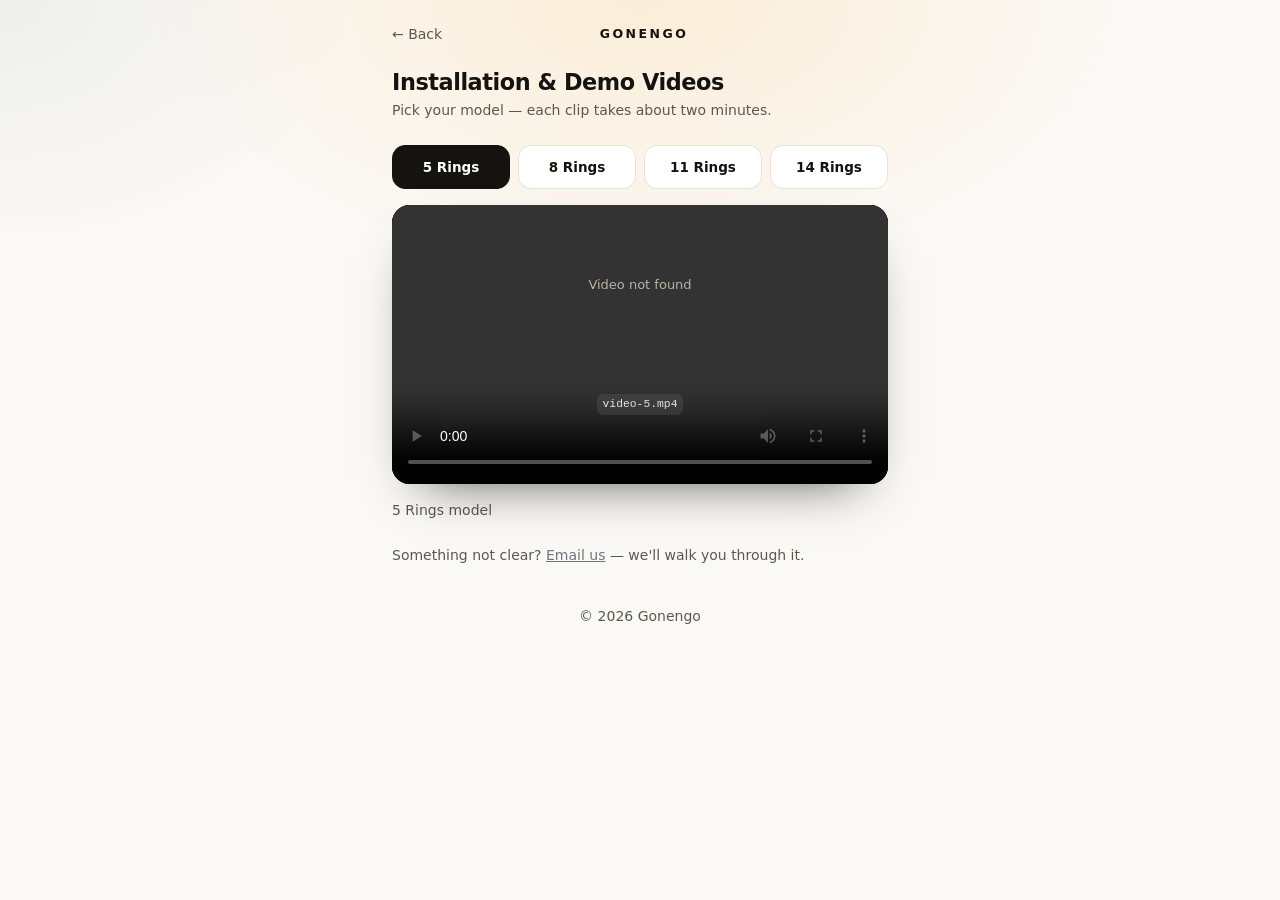
==== install.html @ fe6f5013 "新增安装视频" ====
<!DOCTYPE html>
<!--
  ============================================================
  安装视频页
  ★ 唯一要改的地方：下面 VIDEOS 里的 file，填你实际的 mp4 文件名
    视频文件放在这个页面的同一层（和 index.html 并排）即可
  ============================================================
-->
<html lang="en" data-bs-theme="light">
<head>
<meta charset="utf-8">
<meta name="viewport" content="width=device-width, initial-scale=1">
<title>Installation &amp; Demo Videos — Gonengo</title>
<meta name="theme-color" content="#FBF9F6">
<link rel="icon" href="data:image/svg+xml,%3Csvg xmlns='http://www.w3.org/2000/svg' viewBox='0 0 32 32'%3E%3Crect width='32' height='32' rx='8' fill='%23151310'/%3E%3Ctext x='16' y='22.5' font-family='Arial,Helvetica,sans-serif' font-size='17' font-weight='700' fill='%23fff' text-anchor='middle'%3EG%3C/text%3E%3C/svg%3E">
<link rel="stylesheet" href="vendor/bootstrap.min.css">
<link rel="stylesheet" href="theme.css">
<style>
  /* 型号选择 */
  .chips{display:grid;grid-template-columns:repeat(4,1fr);gap:8px}
  .chip{
    padding:11px 4px;border:1px solid var(--bs-border-color);background:#fff;
    border-radius:13px;font:inherit;font-size:13.5px;font-weight:600;color:#15130F;
    cursor:pointer;-webkit-tap-highlight-color:transparent;
    transition:transform .15s ease, background-color .18s ease, border-color .18s ease, color .18s ease;
  }
  .chip:active{transform:scale(.955)}
  .chip.is-on{background:#15130F;border-color:#15130F;color:#fff}
  .chip:focus-visible{outline:2px solid var(--brand-green);outline-offset:3px}

  /* 播放器 */
  .player{
    position:relative;width:100%;aspect-ratio:16/9;
    background:#0F0E0C;border-radius:18px;overflow:hidden;
    box-shadow:0 24px 50px -30px rgba(21,19,15,.8);
  }
  .player video{width:100%;height:100%;display:block;object-fit:contain;background:#0F0E0C}
  .player__empty{
    position:absolute;inset:0;display:grid;place-items:center;text-align:center;
    padding:20px;color:#B9B2A6;font-size:13px;line-height:1.6;
  }
  .player__empty code{color:#E8E2D9;background:rgba(255,255,255,.08);padding:1px 6px;border-radius:6px}
</style>
</head>
<body>

<main class="container py-4" style="max-width:520px">

  <!-- 顶栏 -->
  <div class="d-flex align-items-center justify-content-between mb-4">
    <a href="index.html" class="small text-decoration-none" style="color:var(--bs-secondary-color)">← Back</a>
    <div class="d-inline-flex align-items-center gap-2">

      <span class="brand-name">Gonengo</span>
    </div>
    <span style="width:42px" aria-hidden="true"></span>
  </div>

  <!-- 标题 -->
  <h1 class="fw-bold mb-1" style="font-size:1.4rem;letter-spacing:-.02em">Installation &amp; Demo Videos</h1>
  <p class="small mb-4" style="color:var(--bs-secondary-color)">Pick your model — each clip takes about two minutes.</p>

  <!-- 型号 -->
  <div class="chips mb-3" role="tablist" aria-label="Model">
    <!-- 由 JS 渲染 -->
  </div>

  <!-- 播放器 -->
  <div class="player mb-3">
    <video id="player" controls playsinline preload="metadata" webkit-playsinline></video>
    <div class="player__empty" id="empty" hidden>
      Video not found<br>
      <code id="missing-name">—</code>
    </div>
  </div>

  <p class="small mb-4" id="caption" style="color:var(--bs-secondary-color)"></p>

  <p class="small mb-0" style="color:var(--bs-secondary-color)">
    Something not clear? <a class="link-secondary" href="mailto:qq369648803@gmail.com?subject=Installation%20help%20-%20Gonengo">Email us</a> — we'll walk you through it.
  </p>

</main>

<footer class="text-center small py-3" style="color:var(--bs-secondary-color)">
  © <span id="year">2026</span> Gonengo
</footer>

<script>
  (function () {
    /* ==========================================================
       ★ 改这里：label 是按钮上显示的字，file 是你的 mp4 文件名
       视频和 index.html 放同一个文件夹
       ========================================================== */
    var VIDEOS = [
      { label: '5 Rings',  file: 'video-5.mp4'  },
      { label: '8 Rings',  file: 'video-8.mp4'  },
      { label: '11 Rings', file: 'video-11.mp4' },
      { label: '14 Rings', file: 'video-14.mp4' }
    ];
    /* ========================================================== */

    document.getElementById('year').textContent = new Date().getFullYear();

    var chips   = document.querySelector('.chips');
    var player  = document.getElementById('player');
    var empty   = document.getElementById('empty');
    var missing = document.getElementById('missing-name');
    var caption = document.getElementById('caption');
    var current = -1;

    function buzz() {
      if (navigator.vibrate) { try { navigator.vibrate(6); } catch (e) {} }
    }

    function select(i) {
      if (i === current) return;
      current = i;
      var v = VIDEOS[i];

      Array.prototype.forEach.call(chips.children, function (b, k) {
        b.classList.toggle('is-on', k === i);
        b.setAttribute('aria-selected', k === i ? 'true' : 'false');
      });

      empty.hidden = true;
      missing.textContent = v.file;
      caption.textContent = v.label + ' model';

      player.src = v.file;
      player.load();
      player.play().catch(function () {});   // 自动播放被拦就算了，用户可以自己点
      buzz();
    }

    VIDEOS.forEach(function (v, i) {
      var b = document.createElement('button');
      b.type = 'button';
      b.className = 'chip';
      b.setAttribute('role', 'tab');
      b.setAttribute('aria-selected', 'false');
      b.textContent = v.label;
      b.addEventListener('click', function () { select(i); });
      chips.appendChild(b);
    });

    player.addEventListener('error', function () {
      if (current < 0) return;
      empty.hidden = false;
    });

    select(0);
  })();
</script>

</body>
</html>
---- theme.css ----
/* ============================================================
   Gonengo 公共样式（index.html / feedback.html 共用）
   在 Bootstrap 5.3.3 之上只做一层品牌覆盖，不改布局
   ============================================================ */

:root{
  --bs-body-bg:#FBF9F6;
  --bs-body-color:#15130F;
  --bs-body-color-rgb:21,19,15;
  --bs-border-color:#E8E2D9;
  --bs-secondary-color:#5E574D;
  --bs-border-radius:14px;
  --bs-border-radius-lg:16px;
  --bs-border-radius-xl:20px;
  --bs-warning:#FF9900;
  --bs-warning-rgb:255,153,0;
  --brand-green:#1B4D3E;
}

body{
  background:
    radial-gradient(55% 45% at 50% 0%, rgba(255,153,0,.12), transparent 70%),
    radial-gradient(40% 40% at 0% 0%, rgba(27,77,62,.06), transparent 70%),
    var(--bs-body-bg);
  background-attachment:fixed;
  -webkit-font-smoothing:antialiased;
}

.brand-mark{
  width:30px;height:30px;border-radius:9px;background:#15130F;color:#fff;
  display:grid;place-items:center;font-size:15px;font-weight:700;
}

.brand-name{
  font-size:12.5px;font-weight:600;letter-spacing:.2em;text-transform:uppercase;
}

.pill{
  display:inline-flex;align-items:center;gap:7px;
  padding:7px 14px 7px 11px;border-radius:999px;
  background:#fff;border:1px solid var(--bs-border-color);
  font-size:12.5px;color:var(--bs-secondary-color);
}

.brand-accent{color:var(--brand-green)}

.card{--bs-card-bg:#fff;--bs-card-border-color:var(--bs-border-color);--bs-card-border-radius:20px}

.btn-warning{
  --bs-btn-color:#17130C;--bs-btn-hover-color:#17130C;--bs-btn-active-color:#17130C;
  --bs-btn-bg:#FF9900;--bs-btn-hover-bg:#FFA81F;--bs-btn-active-bg:#F08C00;
  --bs-btn-border-color:#F09100;
}

/* 星级按钮 */
.star{
  width:46px;height:46px;padding:0;border-radius:14px;
  border:1px solid var(--bs-border-color);background:#fff;color:#C3BCAF;
  display:grid;place-items:center;
  transition:color .15s ease, background-color .15s ease, border-color .15s ease;
  -webkit-tap-highlight-color:transparent;
}
.star:hover{border-color:#E9C89A}
.star.is-on{color:#FF9900;background:#FFF6E6;border-color:#F5C77E}
.star:focus-visible{outline:2px solid var(--brand-green);outline-offset:2px}

@media (prefers-reduced-motion:reduce){
  *{animation-duration:.001ms !important;transition-duration:.001ms !important}
}
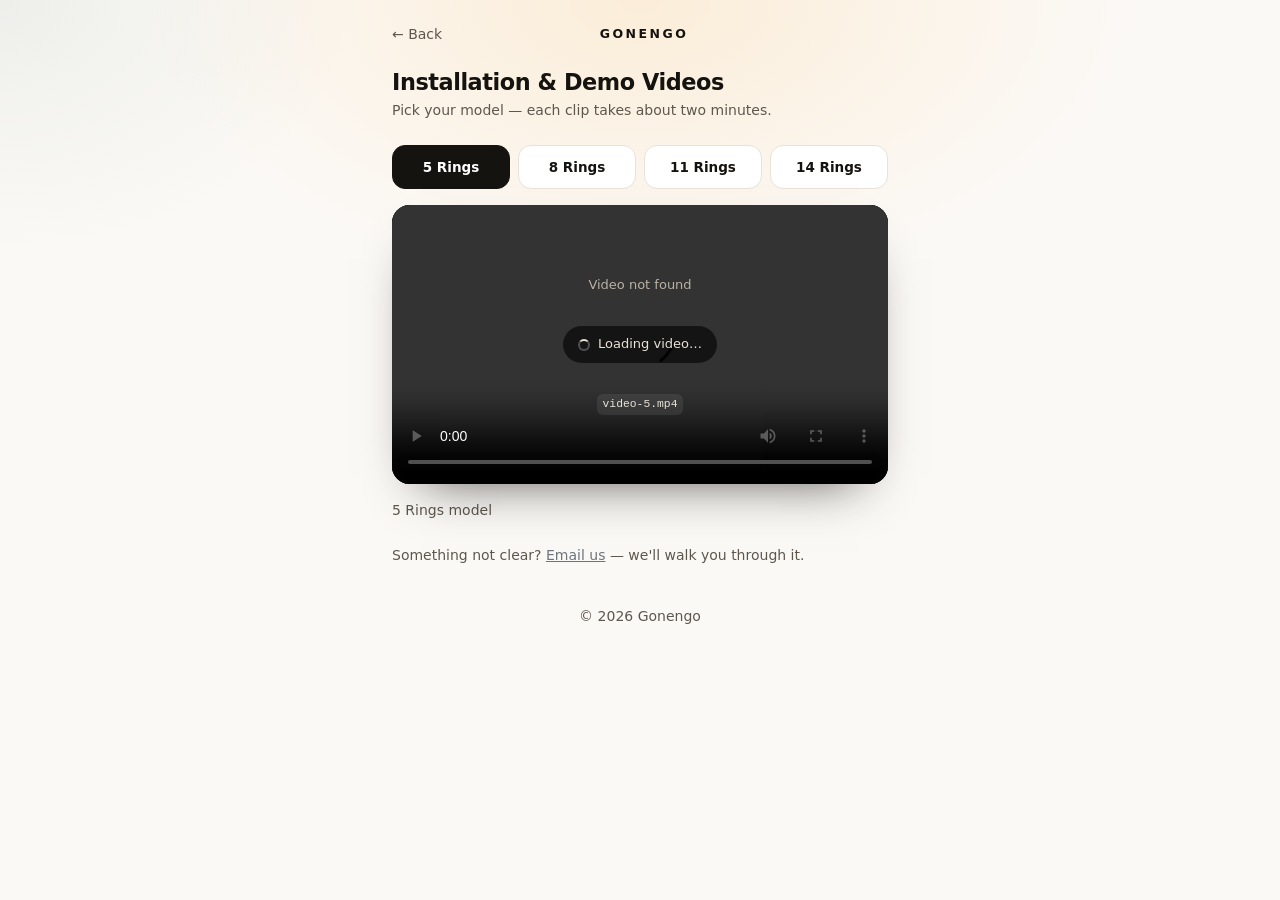
==== commit 025526ac: "新增安装视频" ====
--- a/install.html
+++ b/install.html
@@ -30,16 +30,28 @@
 
   /* 播放器 */
   .player{
-    position:relative;width:100%;aspect-ratio:16/9;
+    position:relative;width:100%;aspect-ratio:16/9;max-height:55vh;
     background:#0F0E0C;border-radius:18px;overflow:hidden;
     box-shadow:0 24px 50px -30px rgba(21,19,15,.8);
   }
   .player video{width:100%;height:100%;display:block;object-fit:contain;background:#0F0E0C}
-  .player__empty{
+  .player__empty,
+  .player__loading{
     position:absolute;inset:0;display:grid;place-items:center;text-align:center;
     padding:20px;color:#B9B2A6;font-size:13px;line-height:1.6;
+    pointer-events:none;
   }
   .player__empty code{color:#E8E2D9;background:rgba(255,255,255,.08);padding:1px 6px;border-radius:6px}
+  .player__loading span{
+    display:inline-flex;align-items:center;gap:8px;
+    background:rgba(0,0,0,.6);padding:8px 15px;border-radius:999px;color:#E8E2D9;
+  }
+  .player__loading span::before{
+    content:"";width:12px;height:12px;border-radius:50%;
+    border:2px solid rgba(255,255,255,.25);border-top-color:#E8E2D9;
+    animation:spin .8s linear infinite;
+  }
+  @keyframes spin{to{transform:rotate(360deg)}}
 </style>
 </head>
 <body>
@@ -66,8 +78,9 @@
   </div>
 
   <!-- 播放器 -->
-  <div class="player mb-3">
+  <div class="player mb-3" id="player-box">
     <video id="player" controls playsinline preload="metadata" webkit-playsinline></video>
+    <div class="player__loading" id="loading" hidden><span>Loading video…</span></div>
     <div class="player__empty" id="empty" hidden>
       Video not found<br>
       <code id="missing-name">—</code>
@@ -104,6 +117,8 @@
 
     var chips   = document.querySelector('.chips');
     var player  = document.getElementById('player');
+    var box     = document.getElementById('player-box');
+    var loading = document.getElementById('loading');
     var empty   = document.getElementById('empty');
     var missing = document.getElementById('missing-name');
     var caption = document.getElementById('caption');
@@ -124,6 +139,7 @@
       });
 
       empty.hidden = true;
+      loading.hidden = false;
       missing.textContent = v.file;
       caption.textContent = v.label + ' model';
 
@@ -132,6 +148,16 @@
       player.play().catch(function () {});   // 自动播放被拦就算了，用户可以自己点
       buzz();
     }
+
+    // 竖拍/横拍都按视频本身的画幅显示，不留大黑边
+    player.addEventListener('loadedmetadata', function () {
+      loading.hidden = true;
+      if (player.videoWidth && player.videoHeight) {
+        box.style.aspectRatio = player.videoWidth + ' / ' + player.videoHeight;
+      }
+    });
+    player.addEventListener('playing', function () { loading.hidden = true; });
+    player.addEventListener('waiting', function () { loading.hidden = false; });
 
     VIDEOS.forEach(function (v, i) {
       var b = document.createElement('button');
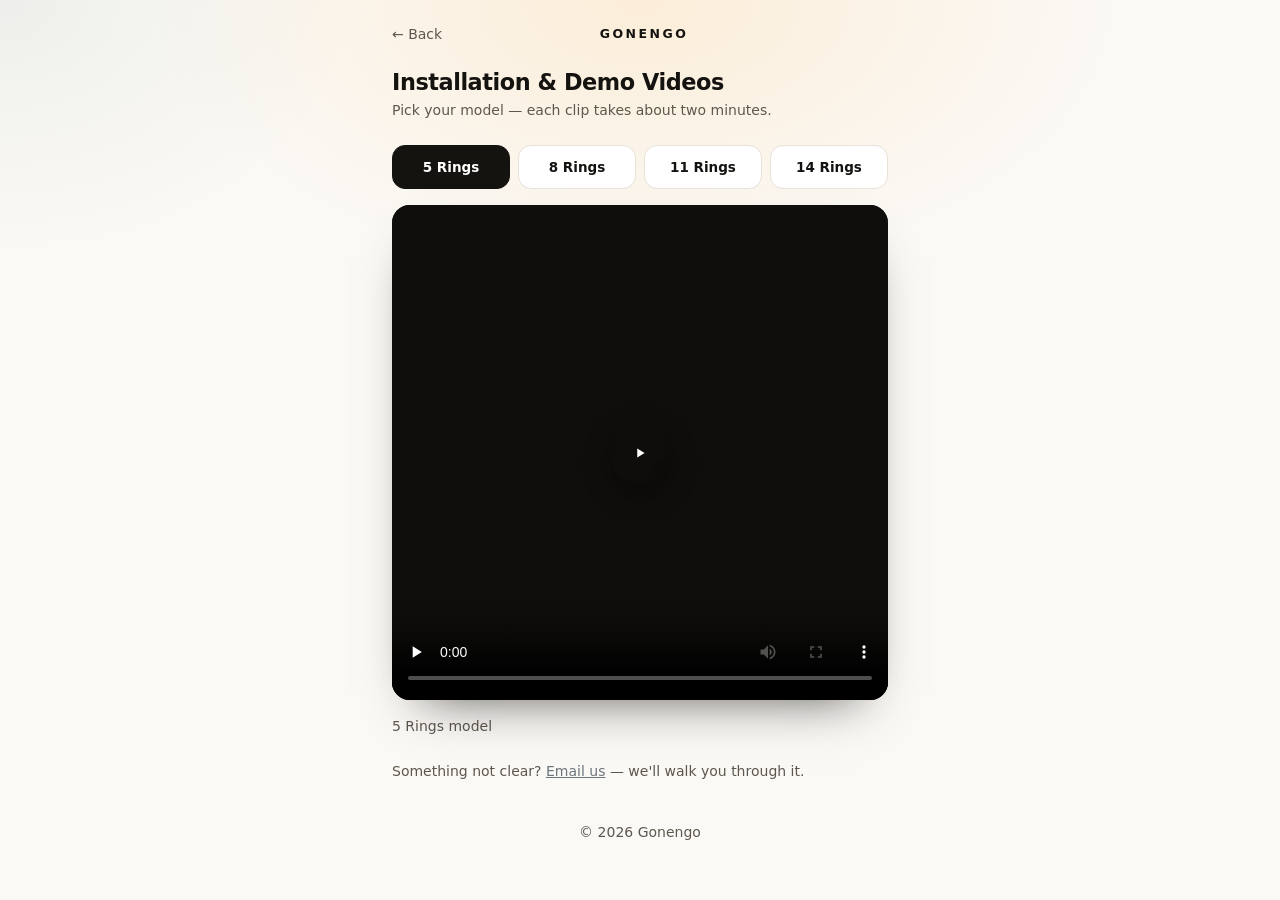
==== commit 63c5ed2d: "新增安装视频" ====
--- a/install.html
+++ b/install.html
@@ -52,6 +52,18 @@
     animation:spin .8s linear infinite;
   }
   @keyframes spin{to{transform:rotate(360deg)}}
+
+  /* 封面上的播放标记（只是提示，真正的按钮是原生控件） */
+  .player__play{
+    position:absolute;inset:0;display:grid;place-items:center;
+    cursor:pointer;transition:opacity .2s ease;
+  }
+  .player__play.is-hidden{opacity:0}
+  .player__play i{
+    width:62px;height:62px;border-radius:50%;display:grid;place-items:center;
+    background:rgba(15,14,12,.55);color:#fff;backdrop-filter:blur(3px);
+    box-shadow:0 10px 26px rgba(0,0,0,.35);
+  }
 </style>
 </head>
 <body>
@@ -79,7 +91,12 @@
 
   <!-- 播放器 -->
   <div class="player mb-3" id="player-box">
-    <video id="player" controls playsinline preload="metadata" webkit-playsinline></video>
+    <video id="player" controls playsinline preload="none" webkit-playsinline></video>
+    <div class="player__play" id="play-badge" aria-hidden="true">
+      <i>
+        <svg width="22" height="22" viewBox="0 0 24 24" fill="currentColor"><path d="M9 7.2v9.6L17 12z"/></svg>
+      </i>
+    </div>
     <div class="player__loading" id="loading" hidden><span>Loading video…</span></div>
     <div class="player__empty" id="empty" hidden>
       Video not found<br>
@@ -99,19 +116,16 @@
   © <span id="year">2026</span> Gonengo
 </footer>
 
+<script src="video-manifest.js"></script>
 <script>
   (function () {
-    /* ==========================================================
-       ★ 改这里：label 是按钮上显示的字，file 是你的 mp4 文件名
-       视频和 index.html 放同一个文件夹
-       ========================================================== */
-    var VIDEOS = [
-      { label: '5 Rings',  file: 'video-5.mp4'  },
-      { label: '8 Rings',  file: 'video-8.mp4'  },
-      { label: '11 Rings', file: 'video-11.mp4' },
-      { label: '14 Rings', file: 'video-14.mp4' }
+    /* 型号清单在 video-manifest.js 里，由 tools 自动生成，不用手改 */
+    var VIDEOS = window.VIDEOS || [
+      { label: '5 Rings',  file: 'video-5.mp4',  poster: 'video-5.jpg',  ver: '1', ratio: '9 / 16' },
+      { label: '8 Rings',  file: 'video-8.mp4',  poster: 'video-8.jpg',  ver: '1', ratio: '9 / 16' },
+      { label: '11 Rings', file: 'video-11.mp4', poster: 'video-11.jpg', ver: '1', ratio: '9 / 16' },
+      { label: '14 Rings', file: 'video-14.mp4', poster: 'video-14.jpg', ver: '1', ratio: '9 / 16' }
     ];
-    /* ========================================================== */
 
     document.getElementById('year').textContent = new Date().getFullYear();
 
@@ -119,17 +133,24 @@
     var player  = document.getElementById('player');
     var box     = document.getElementById('player-box');
     var loading = document.getElementById('loading');
+    var badge   = document.getElementById('play-badge');
     var empty   = document.getElementById('empty');
     var missing = document.getElementById('missing-name');
     var caption = document.getElementById('caption');
     var current = -1;
 
+    // 每个视频自带版本号（清单生成），手机不会再用旧缓存
+    var BUST_PREFIX = location.protocol === 'file:' ? '' : '?v=';
+
     function buzz() {
       if (navigator.vibrate) { try { navigator.vibrate(6); } catch (e) {} }
     }
 
-    function select(i) {
-      if (i === current) return;
+    function select(i, autoplay) {
+      if (i === current) {
+        if (autoplay) { loading.hidden = false; player.play().catch(function () {}); }
+        return;
+      }
       current = i;
       var v = VIDEOS[i];
 
@@ -139,15 +160,28 @@
       });
 
       empty.hidden = true;
-      loading.hidden = false;
+      loading.hidden = true;
       missing.textContent = v.file;
       caption.textContent = v.label + ' model';
 
-      player.src = v.file;
-      player.load();
-      player.play().catch(function () {});   // 自动播放被拦就算了，用户可以自己点
-      buzz();
+      // 先给画面，不等视频：封面立刻出现
+      box.style.aspectRatio = v.ratio || '16 / 9';
+      player.poster = v.poster || '';
+      player.src = v.file + BUST_PREFIX + (v.ver || '1');
+      badge.classList.remove('is-hidden');
+
+      if (autoplay) {
+        loading.hidden = false;
+        player.play().catch(function () {});
+        buzz();
+      }
     }
+
+    // 点封面上的播放标记也能开始
+    badge.addEventListener('click', function () {
+      loading.hidden = false;
+      player.play().catch(function () {});
+    });
 
     // 竖拍/横拍都按视频本身的画幅显示，不留大黑边
     player.addEventListener('loadedmetadata', function () {
@@ -156,7 +190,7 @@
         box.style.aspectRatio = player.videoWidth + ' / ' + player.videoHeight;
       }
     });
-    player.addEventListener('playing', function () { loading.hidden = true; });
+    player.addEventListener('playing', function () { loading.hidden = true; badge.classList.add('is-hidden'); });
     player.addEventListener('waiting', function () { loading.hidden = false; });
 
     VIDEOS.forEach(function (v, i) {
@@ -166,7 +200,7 @@
       b.setAttribute('role', 'tab');
       b.setAttribute('aria-selected', 'false');
       b.textContent = v.label;
-      b.addEventListener('click', function () { select(i); });
+      b.addEventListener('click', function () { select(i, true); });
       chips.appendChild(b);
     });
 
@@ -175,7 +209,7 @@
       empty.hidden = false;
     });
 
-    select(0);
+    select(0, false);   // 首次进页面不下载视频，点了才加载
   })();
 </script>
 
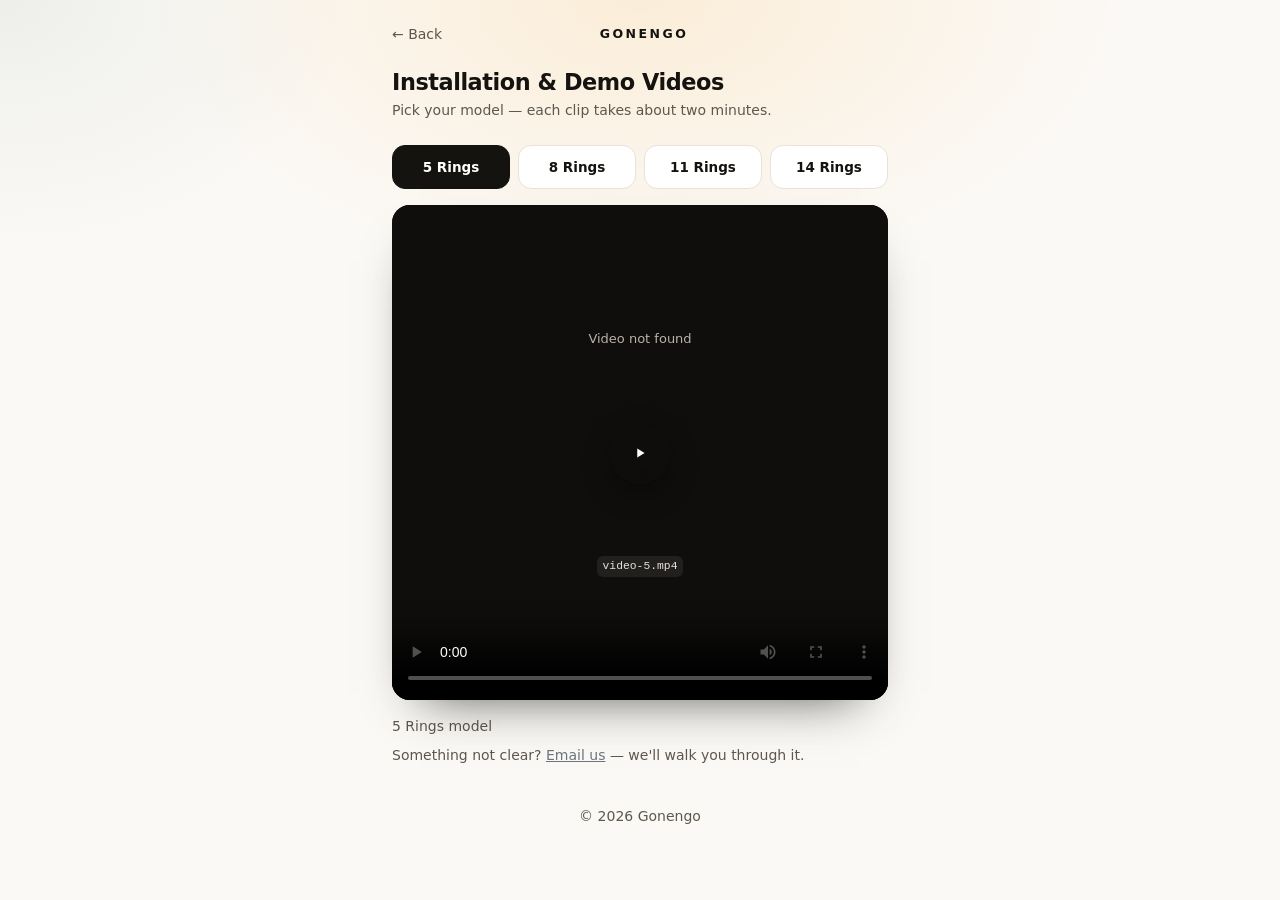
==== commit 8f5764f8: "新增安装视频" ====
--- a/install.html
+++ b/install.html
@@ -104,7 +104,10 @@
     </div>
   </div>
 
-  <p class="small mb-4" id="caption" style="color:var(--bs-secondary-color)"></p>
+  <p class="small mb-2" id="caption" style="color:var(--bs-secondary-color)"></p>
+  <p class="small mb-3" id="slow-hint" hidden>
+    <a class="link-secondary" id="slow-link" href="#" target="_blank" rel="noopener">Video not starting? Open it directly →</a>
+  </p>
 
   <p class="small mb-0" style="color:var(--bs-secondary-color)">
     Something not clear? <a class="link-secondary" href="mailto:qq369648803@gmail.com?subject=Installation%20help%20-%20Gonengo">Email us</a> — we'll walk you through it.
@@ -137,7 +140,11 @@
     var empty   = document.getElementById('empty');
     var missing = document.getElementById('missing-name');
     var caption = document.getElementById('caption');
+    var slowHint = document.getElementById('slow-hint');
+    var slowLink = document.getElementById('slow-link');
     var current = -1;
+    var wantPlay = false;
+    var slowTimer = null;
 
     // 每个视频自带版本号（清单生成），手机不会再用旧缓存
     var BUST_PREFIX = location.protocol === 'file:' ? '' : '?v=';
@@ -146,9 +153,27 @@
       if (navigator.vibrate) { try { navigator.vibrate(6); } catch (e) {} }
     }
 
+    function armSlowHint() {
+      clearTimeout(slowTimer);
+      slowHint.hidden = true;
+      slowTimer = setTimeout(function () {
+        if (player.readyState < 2) slowHint.hidden = false;
+      }, 8000);
+    }
+
+    function start() {
+      loading.hidden = false;
+      armSlowHint();
+      if (player.readyState >= 3) {
+        player.play().catch(function () {});
+      } else {
+        wantPlay = true;   // 等缓冲够了再播，避免 play() 被加载打断
+      }
+    }
+
     function select(i, autoplay) {
       if (i === current) {
-        if (autoplay) { loading.hidden = false; player.play().catch(function () {}); }
+        if (autoplay) start();
         return;
       }
       current = i;
@@ -163,34 +188,40 @@
       loading.hidden = true;
       missing.textContent = v.file;
       caption.textContent = v.label + ' model';
+      slowLink.href = v.file;
 
       // 先给画面，不等视频：封面立刻出现
       box.style.aspectRatio = v.ratio || '16 / 9';
       player.poster = v.poster || '';
-      player.src = v.file + BUST_PREFIX + (v.ver || '1');
+      player.preload = 'auto';          // 后台先把这条缓冲好，点了就能播
+      player.src = v.file + (BUST_PREFIX ? BUST_PREFIX + (v.ver || '1') : '');
       badge.classList.remove('is-hidden');
-
-      if (autoplay) {
-        loading.hidden = false;
-        player.play().catch(function () {});
-        buzz();
-      }
+      wantPlay = false;
+      armSlowHint();
+
+      if (autoplay) { start(); buzz(); }
     }
 
     // 点封面上的播放标记也能开始
-    badge.addEventListener('click', function () {
-      loading.hidden = false;
-      player.play().catch(function () {});
+    badge.addEventListener('click', function () { start(); });
+
+    player.addEventListener('loadeddata', function () {
+      loading.hidden = true;
+      if (wantPlay) { wantPlay = false; player.play().catch(function () {}); }
     });
 
     // 竖拍/横拍都按视频本身的画幅显示，不留大黑边
     player.addEventListener('loadedmetadata', function () {
-      loading.hidden = true;
       if (player.videoWidth && player.videoHeight) {
         box.style.aspectRatio = player.videoWidth + ' / ' + player.videoHeight;
       }
     });
-    player.addEventListener('playing', function () { loading.hidden = true; badge.classList.add('is-hidden'); });
+    player.addEventListener('playing', function () {
+      loading.hidden = true; slowHint.hidden = true; badge.classList.add('is-hidden');
+    });
+    player.addEventListener('pause', function () {
+      if (!player.ended) badge.classList.remove('is-hidden');
+    });
     player.addEventListener('waiting', function () { loading.hidden = false; });
 
     VIDEOS.forEach(function (v, i) {
@@ -206,10 +237,11 @@
 
     player.addEventListener('error', function () {
       if (current < 0) return;
+      loading.hidden = true;
       empty.hidden = false;
     });
 
-    select(0, false);   // 首次进页面不下载视频，点了才加载
+    select(0, false);
   })();
 </script>
 
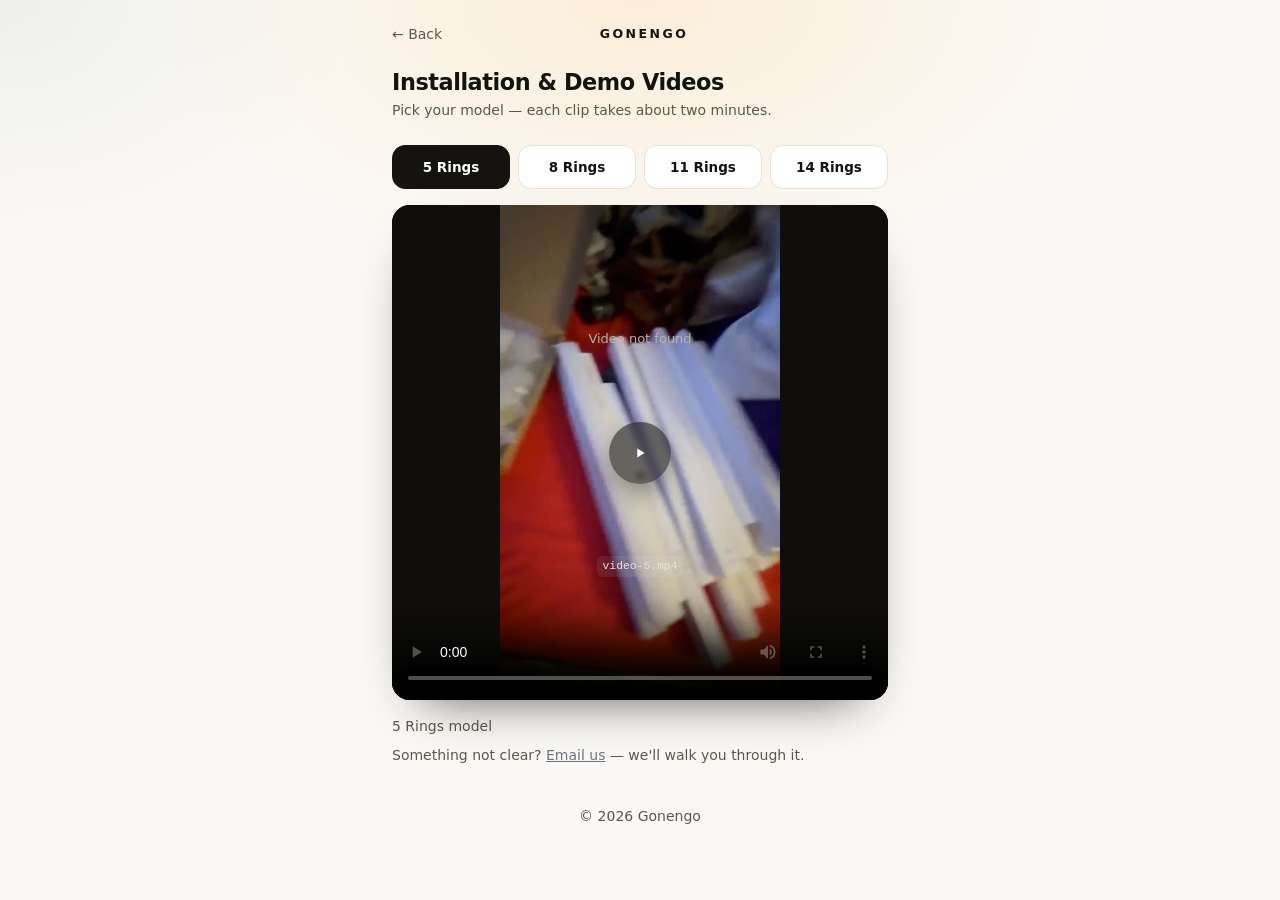
==== commit 10c875a8: "更新安装视频" ====
--- a/install.html
+++ b/install.html
@@ -13,6 +13,9 @@
 <title>Installation &amp; Demo Videos — Gonengo</title>
 <meta name="theme-color" content="#FBF9F6">
 <link rel="icon" href="data:image/svg+xml,%3Csvg xmlns='http://www.w3.org/2000/svg' viewBox='0 0 32 32'%3E%3Crect width='32' height='32' rx='8' fill='%23151310'/%3E%3Ctext x='16' y='22.5' font-family='Arial,Helvetica,sans-serif' font-size='17' font-weight='700' fill='%23fff' text-anchor='middle'%3EG%3C/text%3E%3C/svg%3E">
+<link rel="prefetch" as="image" href="video-8.jpg">
+<link rel="prefetch" as="image" href="video-11.jpg">
+<link rel="prefetch" as="image" href="video-14.jpg">
 <link rel="stylesheet" href="vendor/bootstrap.min.css">
 <link rel="stylesheet" href="theme.css">
 <style>
@@ -53,7 +56,18 @@
   }
   @keyframes spin{to{transform:rotate(360deg)}}
 
-  /* 封面上的播放标记（只是提示，真正的按钮是原生控件） */
+  /* YouTube 模式：先显示封面，点了才加载播放器 */
+  .yt-slot{position:absolute;inset:0}
+  .yt-slot iframe{width:100%;height:100%;border:0;display:block}
+  .yt-facade{position:absolute;inset:0;display:grid;place-items:center;cursor:pointer;border:0;padding:0;background:none}
+  .yt-facade img{position:absolute;inset:0;width:100%;height:100%;object-fit:cover}
+  .yt-facade i{
+    position:relative;width:66px;height:66px;border-radius:50%;display:grid;place-items:center;
+    background:rgba(15,14,12,.55);color:#fff;backdrop-filter:blur(3px);
+    box-shadow:0 10px 26px rgba(0,0,0,.35);
+  }
+
+  /* 封面上的播放标记（原生播放按钮的视觉提示） */
   .player__play{
     position:absolute;inset:0;display:grid;place-items:center;
     cursor:pointer;transition:opacity .2s ease;
@@ -192,6 +206,7 @@
 
       // 先给画面，不等视频：封面立刻出现
       box.style.aspectRatio = v.ratio || '16 / 9';
+
       player.poster = v.poster || '';
       player.preload = 'auto';          // 后台先把这条缓冲好，点了就能播
       player.src = v.file + (BUST_PREFIX ? BUST_PREFIX + (v.ver || '1') : '');
@@ -242,6 +257,18 @@
     });
 
     select(0, false);
+
+    // Wi-Fi 下把其余型号也悄悄缓存，切换型号时就不用等
+    function prefetchOthers() {
+      var c = navigator.connection || {};
+      if (c.saveData || c.type !== 'wifi') return;   // 只在 Wi-Fi 下做，别偷跑流量
+      VIDEOS.forEach(function (v, i) {
+        if (i === current) return;
+        var url = v.file + (BUST_PREFIX ? BUST_PREFIX + (v.ver || '1') : '');
+        fetch(url, { cache: 'force-cache' }).catch(function () {});
+      });
+    }
+    setTimeout(prefetchOthers, 2500);
   })();
 </script>
 
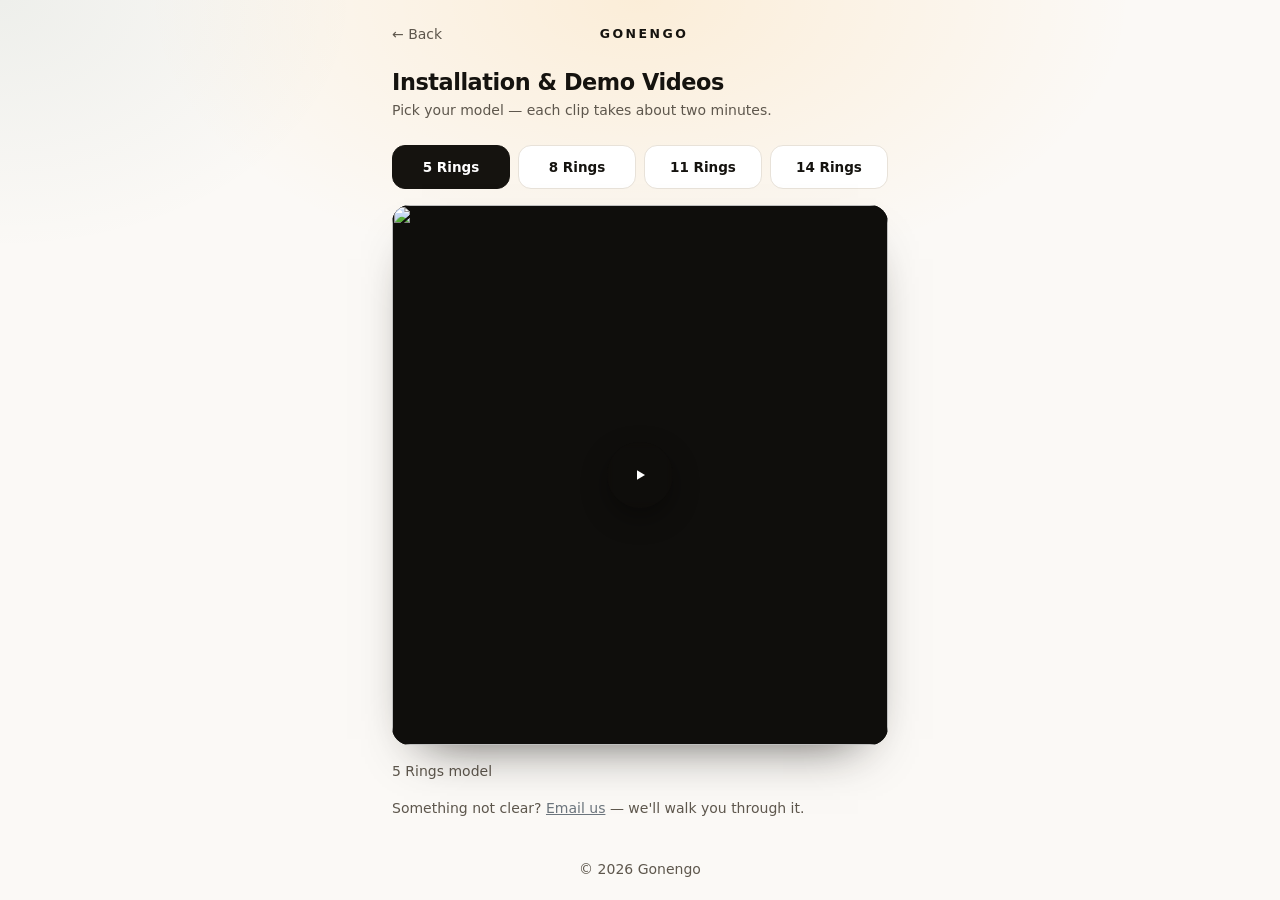
==== commit 4e917033: "视频源改用youtobe" ====
--- a/install.html
+++ b/install.html
@@ -1,9 +1,8 @@
 <!DOCTYPE html>
 <!--
   ============================================================
-  安装视频页
-  ★ 唯一要改的地方：下面 VIDEOS 里的 file，填你实际的 mp4 文件名
-    视频文件放在这个页面的同一层（和 index.html 并排）即可
+  安装视频页（YouTube 版）
+  视频地址在 video-manifest.js 里维护，这里是播放逻辑
   ============================================================
 -->
 <html lang="en" data-bs-theme="light">
@@ -13,9 +12,6 @@
 <title>Installation &amp; Demo Videos — Gonengo</title>
 <meta name="theme-color" content="#FBF9F6">
 <link rel="icon" href="data:image/svg+xml,%3Csvg xmlns='http://www.w3.org/2000/svg' viewBox='0 0 32 32'%3E%3Crect width='32' height='32' rx='8' fill='%23151310'/%3E%3Ctext x='16' y='22.5' font-family='Arial,Helvetica,sans-serif' font-size='17' font-weight='700' fill='%23fff' text-anchor='middle'%3EG%3C/text%3E%3C/svg%3E">
-<link rel="prefetch" as="image" href="video-8.jpg">
-<link rel="prefetch" as="image" href="video-11.jpg">
-<link rel="prefetch" as="image" href="video-14.jpg">
 <link rel="stylesheet" href="vendor/bootstrap.min.css">
 <link rel="stylesheet" href="theme.css">
 <style>
@@ -31,53 +27,26 @@
   .chip.is-on{background:#15130F;border-color:#15130F;color:#fff}
   .chip:focus-visible{outline:2px solid var(--brand-green);outline-offset:3px}
 
-  /* 播放器 */
+  /* 播放器：先给封面，点了才加载 YouTube */
   .player{
-    position:relative;width:100%;aspect-ratio:16/9;max-height:55vh;
+    position:relative;width:100%;aspect-ratio:9/16;max-height:60vh;
     background:#0F0E0C;border-radius:18px;overflow:hidden;
     box-shadow:0 24px 50px -30px rgba(21,19,15,.8);
   }
-  .player video{width:100%;height:100%;display:block;object-fit:contain;background:#0F0E0C}
-  .player__empty,
-  .player__loading{
-    position:absolute;inset:0;display:grid;place-items:center;text-align:center;
-    padding:20px;color:#B9B2A6;font-size:13px;line-height:1.6;
-    pointer-events:none;
+  .player iframe{width:100%;height:100%;border:0;display:block}
+  .yt-facade{
+    position:absolute;inset:0;display:grid;place-items:center;cursor:pointer;
+    border:0;padding:0;background:#0F0E0C;
   }
-  .player__empty code{color:#E8E2D9;background:rgba(255,255,255,.08);padding:1px 6px;border-radius:6px}
-  .player__loading span{
-    display:inline-flex;align-items:center;gap:8px;
-    background:rgba(0,0,0,.6);padding:8px 15px;border-radius:999px;color:#E8E2D9;
-  }
-  .player__loading span::before{
-    content:"";width:12px;height:12px;border-radius:50%;
-    border:2px solid rgba(255,255,255,.25);border-top-color:#E8E2D9;
-    animation:spin .8s linear infinite;
-  }
-  @keyframes spin{to{transform:rotate(360deg)}}
-
-  /* YouTube 模式：先显示封面，点了才加载播放器 */
-  .yt-slot{position:absolute;inset:0}
-  .yt-slot iframe{width:100%;height:100%;border:0;display:block}
-  .yt-facade{position:absolute;inset:0;display:grid;place-items:center;cursor:pointer;border:0;padding:0;background:none}
   .yt-facade img{position:absolute;inset:0;width:100%;height:100%;object-fit:cover}
   .yt-facade i{
     position:relative;width:66px;height:66px;border-radius:50%;display:grid;place-items:center;
     background:rgba(15,14,12,.55);color:#fff;backdrop-filter:blur(3px);
     box-shadow:0 10px 26px rgba(0,0,0,.35);
+    transition:transform .15s ease;
   }
-
-  /* 封面上的播放标记（原生播放按钮的视觉提示） */
-  .player__play{
-    position:absolute;inset:0;display:grid;place-items:center;
-    cursor:pointer;transition:opacity .2s ease;
-  }
-  .player__play.is-hidden{opacity:0}
-  .player__play i{
-    width:62px;height:62px;border-radius:50%;display:grid;place-items:center;
-    background:rgba(15,14,12,.55);color:#fff;backdrop-filter:blur(3px);
-    box-shadow:0 10px 26px rgba(0,0,0,.35);
-  }
+  .yt-facade:active i{transform:scale(.94)}
+  .yt-facade:focus-visible{outline:2px solid var(--brand-green);outline-offset:-3px}
 </style>
 </head>
 <body>
@@ -88,7 +57,6 @@
   <div class="d-flex align-items-center justify-content-between mb-4">
     <a href="index.html" class="small text-decoration-none" style="color:var(--bs-secondary-color)">← Back</a>
     <div class="d-inline-flex align-items-center gap-2">
-
       <span class="brand-name">Gonengo</span>
     </div>
     <span style="width:42px" aria-hidden="true"></span>
@@ -99,29 +67,12 @@
   <p class="small mb-4" style="color:var(--bs-secondary-color)">Pick your model — each clip takes about two minutes.</p>
 
   <!-- 型号 -->
-  <div class="chips mb-3" role="tablist" aria-label="Model">
-    <!-- 由 JS 渲染 -->
-  </div>
+  <div class="chips mb-3" role="tablist" aria-label="Model"></div>
 
   <!-- 播放器 -->
-  <div class="player mb-3" id="player-box">
-    <video id="player" controls playsinline preload="none" webkit-playsinline></video>
-    <div class="player__play" id="play-badge" aria-hidden="true">
-      <i>
-        <svg width="22" height="22" viewBox="0 0 24 24" fill="currentColor"><path d="M9 7.2v9.6L17 12z"/></svg>
-      </i>
-    </div>
-    <div class="player__loading" id="loading" hidden><span>Loading video…</span></div>
-    <div class="player__empty" id="empty" hidden>
-      Video not found<br>
-      <code id="missing-name">—</code>
-    </div>
-  </div>
+  <div class="player mb-3" id="player-box"></div>
 
-  <p class="small mb-2" id="caption" style="color:var(--bs-secondary-color)"></p>
-  <p class="small mb-3" id="slow-hint" hidden>
-    <a class="link-secondary" id="slow-link" href="#" target="_blank" rel="noopener">Video not starting? Open it directly →</a>
-  </p>
+  <p class="small mb-3" id="caption" style="color:var(--bs-secondary-color)"></p>
 
   <p class="small mb-0" style="color:var(--bs-secondary-color)">
     Something not clear? <a class="link-secondary" href="mailto:qq369648803@gmail.com?subject=Installation%20help%20-%20Gonengo">Email us</a> — we'll walk you through it.
@@ -136,108 +87,78 @@
 <script src="video-manifest.js"></script>
 <script>
   (function () {
-    /* 型号清单在 video-manifest.js 里，由 tools 自动生成，不用手改 */
-    var VIDEOS = window.VIDEOS || [
-      { label: '5 Rings',  file: 'video-5.mp4',  poster: 'video-5.jpg',  ver: '1', ratio: '9 / 16' },
-      { label: '8 Rings',  file: 'video-8.mp4',  poster: 'video-8.jpg',  ver: '1', ratio: '9 / 16' },
-      { label: '11 Rings', file: 'video-11.mp4', poster: 'video-11.jpg', ver: '1', ratio: '9 / 16' },
-      { label: '14 Rings', file: 'video-14.mp4', poster: 'video-14.jpg', ver: '1', ratio: '9 / 16' }
-    ];
+    /* 型号清单在 video-manifest.js 里，改那个文件即可 */
+    var VIDEOS = window.VIDEOS || [];
 
     document.getElementById('year').textContent = new Date().getFullYear();
 
     var chips   = document.querySelector('.chips');
-    var player  = document.getElementById('player');
     var box     = document.getElementById('player-box');
-    var loading = document.getElementById('loading');
-    var badge   = document.getElementById('play-badge');
-    var empty   = document.getElementById('empty');
-    var missing = document.getElementById('missing-name');
     var caption = document.getElementById('caption');
-    var slowHint = document.getElementById('slow-hint');
-    var slowLink = document.getElementById('slow-link');
     var current = -1;
-    var wantPlay = false;
-    var slowTimer = null;
 
-    // 每个视频自带版本号（清单生成），手机不会再用旧缓存
-    var BUST_PREFIX = location.protocol === 'file:' ? '' : '?v=';
+    var PLAY_ICON = '<i><svg width="24" height="24" viewBox="0 0 24 24" fill="currentColor"><path d="M9 7.2v9.6L17 12z"/></svg></i>';
 
     function buzz() {
       if (navigator.vibrate) { try { navigator.vibrate(6); } catch (e) {} }
     }
 
-    function armSlowHint() {
-      clearTimeout(slowTimer);
-      slowHint.hidden = true;
-      slowTimer = setTimeout(function () {
-        if (player.readyState < 2) slowHint.hidden = false;
-      }, 8000);
+    // 有本地封面用本地的，没有就退回 YouTube 自带缩略图
+    function posterUrl(v) {
+      if (v.poster) return v.poster;
+      if (v.yt) return 'https://i.ytimg.com/vi/' + v.yt + '/maxresdefault.jpg';
+      return '';
     }
 
-    function start() {
-      loading.hidden = false;
-      armSlowHint();
-      if (player.readyState >= 3) {
-        player.play().catch(function () {});
-      } else {
-        wantPlay = true;   // 等缓冲够了再播，避免 play() 被加载打断
+    function renderFacade(v) {
+      box.innerHTML = '';
+      var btn = document.createElement('button');
+      btn.type = 'button';
+      btn.className = 'yt-facade';
+      btn.setAttribute('aria-label', 'Play ' + v.label + ' installation video');
+      var p = posterUrl(v);
+      btn.innerHTML = (p ? '<img src="' + p + '" alt="">' : '') + PLAY_ICON;
+      var im = btn.querySelector('img');
+      if (im && v.yt) {
+        // 高清缩略图不一定存在，失败就退回标准图
+        im.onerror = function () { im.onerror = null; im.src = 'https://i.ytimg.com/vi/' + v.yt + '/hqdefault.jpg'; };
       }
+
+      btn.addEventListener('click', function () {
+        if (!v.yt) {
+          caption.textContent = v.label + ' — video link not set yet';
+          return;
+        }
+        box.innerHTML =
+          '<iframe src="https://www.youtube-nocookie.com/embed/' + v.yt +
+          '?autoplay=1&playsinline=1&rel=0" title="' + v.label +
+          ' installation video" allow="autoplay; encrypted-media; picture-in-picture" allowfullscreen></iframe>';
+        buzz();
+      });
+
+      box.appendChild(btn);
     }
 
     function select(i, autoplay) {
       if (i === current) {
-        if (autoplay) start();
+        if (autoplay) box.querySelector('.yt-facade') && box.querySelector('.yt-facade').click();
         return;
       }
       current = i;
       var v = VIDEOS[i];
+      if (!v) return;
 
       Array.prototype.forEach.call(chips.children, function (b, k) {
         b.classList.toggle('is-on', k === i);
         b.setAttribute('aria-selected', k === i ? 'true' : 'false');
       });
 
-      empty.hidden = true;
-      loading.hidden = true;
-      missing.textContent = v.file;
+      box.style.aspectRatio = v.ratio || '9 / 16';
       caption.textContent = v.label + ' model';
-      slowLink.href = v.file;
+      renderFacade(v);
 
-      // 先给画面，不等视频：封面立刻出现
-      box.style.aspectRatio = v.ratio || '16 / 9';
-
-      player.poster = v.poster || '';
-      player.preload = 'auto';          // 后台先把这条缓冲好，点了就能播
-      player.src = v.file + (BUST_PREFIX ? BUST_PREFIX + (v.ver || '1') : '');
-      badge.classList.remove('is-hidden');
-      wantPlay = false;
-      armSlowHint();
-
-      if (autoplay) { start(); buzz(); }
+      if (autoplay) buzz();
     }
-
-    // 点封面上的播放标记也能开始
-    badge.addEventListener('click', function () { start(); });
-
-    player.addEventListener('loadeddata', function () {
-      loading.hidden = true;
-      if (wantPlay) { wantPlay = false; player.play().catch(function () {}); }
-    });
-
-    // 竖拍/横拍都按视频本身的画幅显示，不留大黑边
-    player.addEventListener('loadedmetadata', function () {
-      if (player.videoWidth && player.videoHeight) {
-        box.style.aspectRatio = player.videoWidth + ' / ' + player.videoHeight;
-      }
-    });
-    player.addEventListener('playing', function () {
-      loading.hidden = true; slowHint.hidden = true; badge.classList.add('is-hidden');
-    });
-    player.addEventListener('pause', function () {
-      if (!player.ended) badge.classList.remove('is-hidden');
-    });
-    player.addEventListener('waiting', function () { loading.hidden = false; });
 
     VIDEOS.forEach(function (v, i) {
       var b = document.createElement('button');
@@ -250,25 +171,7 @@
       chips.appendChild(b);
     });
 
-    player.addEventListener('error', function () {
-      if (current < 0) return;
-      loading.hidden = true;
-      empty.hidden = false;
-    });
-
-    select(0, false);
-
-    // Wi-Fi 下把其余型号也悄悄缓存，切换型号时就不用等
-    function prefetchOthers() {
-      var c = navigator.connection || {};
-      if (c.saveData || c.type !== 'wifi') return;   // 只在 Wi-Fi 下做，别偷跑流量
-      VIDEOS.forEach(function (v, i) {
-        if (i === current) return;
-        var url = v.file + (BUST_PREFIX ? BUST_PREFIX + (v.ver || '1') : '');
-        fetch(url, { cache: 'force-cache' }).catch(function () {});
-      });
-    }
-    setTimeout(prefetchOthers, 2500);
+    if (VIDEOS.length) select(0, false);
   })();
 </script>
 
